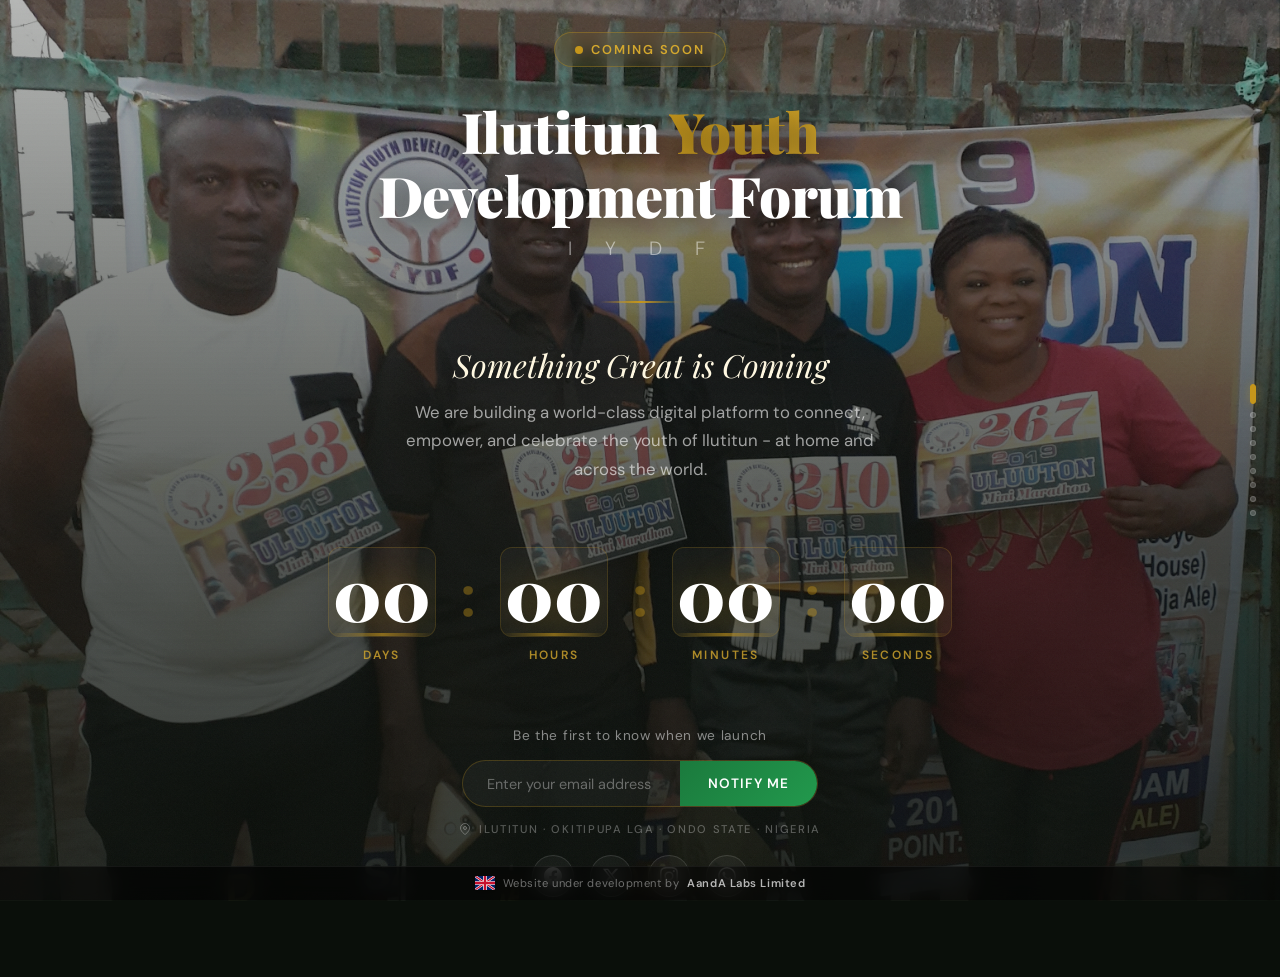
==== index.html @ ab455869 "Feature: Complete countdown page with Google Sheets email capture" ====
<!DOCTYPE html>
<html lang="en">
<head>
<meta charset="UTF-8">
<meta name="viewport" content="width=device-width, initial-scale=1.0">
<title>IYDF - Something Great is Coming</title>
<meta name="description" content="The Ilutitun Youth Development Forum is building something extraordinary.">
<meta name="theme-color" content="#1B7A3D">
<link rel="preconnect" href="https://fonts.googleapis.com">
<link rel="preconnect" href="https://fonts.gstatic.com" crossorigin>
<link href="https://fonts.googleapis.com/css2?family=Playfair+Display:ital,wght@0,400;0,700;0,900;1,400&family=DM+Sans:wght@300;400;500;600;700&display=swap" rel="stylesheet">
<link rel="stylesheet" href="css/style.css">
</head>
<body>
  <div class="slideshow" id="slideshow">
    <div class="slide active"><img src="images/1.JPEG" alt="Ilutitun Community"></div>
    <div class="slide"><img src="images/2.JPEG" alt="Ilutitun Community"></div>
    <div class="slide"><img src="images/3.jpg" alt="Ilutitun Community"></div>
    <div class="slide"><img src="images/4.jpeg" alt="Ilutitun Community"></div>
    <div class="slide"><img src="images/5.jpeg" alt="Ilutitun Community"></div>
    <div class="slide"><img src="images/6.jpeg" alt="Ilutitun Community"></div>
    <div class="slide"><img src="images/7.jpeg" alt="Ilutitun Community"></div>
    <div class="slide"><img src="images/8.jpeg" alt="Ilutitun Community"></div>
    <div class="slide"><img src="images/9.jpeg" alt="Ilutitun Community"></div>
  </div>
  <div class="overlay"></div>
  <div class="grain"></div>
  <div class="particles" id="particles"></div>
  <div class="slide-indicators" id="indicators"></div>
  <main class="content">
    <div class="badge">
      <div class="badge-dot"></div>
      <span>Coming Soon</span>
    </div>
    <h1 class="org-name">Ilutitun <span class="highlight">Youth</span><br>Development Forum</h1>
    <p class="acronym">I &nbsp;Y &nbsp;D &nbsp;F</p>
    <div class="divider"></div>
    <p class="tagline">Something Great is Coming</p>
    <p class="subtitle">We are building a world-class digital platform to connect, empower, and celebrate the youth of Ilutitun - at home and across the world.</p>
    <div class="countdown" id="countdown">
      <div class="countdown-unit">
        <div class="countdown-number" id="days">00</div>
        <div class="countdown-label">Days</div>
      </div>
      <div class="countdown-sep">:</div>
      <div class="countdown-unit">
        <div class="countdown-number" id="hours">00</div>
        <div class="countdown-label">Hours</div>
      </div>
      <div class="countdown-sep">:</div>
      <div class="countdown-unit">
        <div class="countdown-number" id="minutes">00</div>
        <div class="countdown-label">Minutes</div>
      </div>
      <div class="countdown-sep">:</div>
      <div class="countdown-unit">
        <div class="countdown-number" id="seconds">00</div>
        <div class="countdown-label">Seconds</div>
      </div>
    </div>
    <div class="notify-section">
      <p class="notify-text">Be the first to know when we launch</p>
      <form class="notify-form" id="notifyForm">
        <input type="email" placeholder="Enter your email address" required autocomplete="email">
        <button type="submit">Notify Me</button>
      </form>
      <div class="notify-success" id="notifySuccess">You are on the list! We will let you know when we launch.</div>
    </div>
    <div class="social-links">
      <a href="#" class="social-link" title="Facebook"><svg width="18" height="18" viewBox="0 0 24 24" fill="currentColor"><path d="M24 12.073c0-6.627-5.373-12-12-12s-12 5.373-12 12c0 5.99 4.388 10.954 10.125 11.854v-8.385H7.078v-3.47h3.047V9.43c0-3.007 1.792-4.669 4.533-4.669 1.312 0 2.686.235 2.686.235v2.953H15.83c-1.491 0-1.956.925-1.956 1.874v2.25h3.328l-.532 3.47h-2.796v8.385C19.612 23.027 24 18.062 24 12.073z"/></svg></a>
      <a href="#" class="social-link" title="Twitter/X"><svg width="18" height="18" viewBox="0 0 24 24" fill="currentColor"><path d="M18.244 2.25h3.308l-7.227 8.26 8.502 11.24H16.17l-5.214-6.817L4.99 21.75H1.68l7.73-8.835L1.254 2.25H8.08l4.713 6.231zm-1.161 17.52h1.833L7.084 4.126H5.117z"/></svg></a>
      <a href="#" class="social-link" title="Instagram"><svg width="18" height="18" viewBox="0 0 24 24" fill="currentColor"><path d="M12 2.163c3.204 0 3.584.012 4.85.07 3.252.148 4.771 1.691 4.919 4.919.058 1.265.069 1.645.069 4.849 0 3.205-.012 3.584-.069 4.849-.149 3.225-1.664 4.771-4.919 4.919-1.266.058-1.644.07-4.85.07-3.204 0-3.584-.012-4.849-.07-3.26-.149-4.771-1.699-4.919-4.92-.058-1.265-.07-1.644-.07-4.849 0-3.204.013-3.583.07-4.849.149-3.227 1.664-4.771 4.919-4.919 1.266-.057 1.645-.069 4.849-.069zM12 0C8.741 0 8.333.014 7.053.072 2.695.272.273 2.69.073 7.052.014 8.333 0 8.741 0 12c0 3.259.014 3.668.072 4.948.2 4.358 2.618 6.78 6.98 6.98C8.333 23.986 8.741 24 12 24c3.259 0 3.668-.014 4.948-.072 4.354-.2 6.782-2.618 6.979-6.98.059-1.28.073-1.689.073-4.948 0-3.259-.014-3.667-.072-4.947-.196-4.354-2.617-6.78-6.979-6.98C15.668.014 15.259 0 12 0zm0 5.838a6.162 6.162 0 100 12.324 6.162 6.162 0 000-12.324zM12 16a4 4 0 110-8 4 4 0 010 8zm6.406-11.845a1.44 1.44 0 100 2.881 1.44 1.44 0 000-2.881z"/></svg></a>
      <a href="#" class="social-link" title="WhatsApp"><svg width="18" height="18" viewBox="0 0 24 24" fill="currentColor"><path d="M17.472 14.382c-.297-.149-1.758-.867-2.03-.967-.273-.099-.471-.148-.67.15-.197.297-.767.966-.94 1.164-.173.199-.347.223-.644.075-.297-.15-1.255-.463-2.39-1.475-.883-.788-1.48-1.761-1.653-2.059-.173-.297-.018-.458.13-.606.134-.133.298-.347.446-.52.149-.174.198-.298.298-.497.099-.198.05-.371-.025-.52-.075-.149-.669-1.612-.916-2.207-.242-.579-.487-.5-.669-.51-.173-.008-.371-.01-.57-.01-.198 0-.52.074-.792.372-.272.297-1.04 1.016-1.04 2.479 0 1.462 1.065 2.875 1.213 3.074.149.198 2.096 3.2 5.077 4.487.709.306 1.262.489 1.694.625.712.227 1.36.195 1.871.118.571-.085 1.758-.719 2.006-1.413.248-.694.248-1.289.173-1.413-.074-.124-.272-.198-.57-.347m-5.421 7.403h-.004a9.87 9.87 0 01-5.031-1.378l-.361-.214-3.741.982.998-3.648-.235-.374a9.86 9.86 0 01-1.51-5.26c.001-5.45 4.436-9.884 9.888-9.884 2.64 0 5.122 1.03 6.988 2.898a9.825 9.825 0 012.893 6.994c-.003 5.45-4.437 9.884-9.885 9.884m8.413-18.297A11.815 11.815 0 0012.05 0C5.495 0 .16 5.335.157 11.892c0 2.096.547 4.142 1.588 5.945L.057 24l6.305-1.654a11.882 11.882 0 005.683 1.448h.005c6.554 0 11.89-5.335 11.893-11.893a11.821 11.821 0 00-3.48-8.413z"/></svg></a>
    </div>
  </main>
  <div class="location">
    <svg viewBox="0 0 24 24"><path d="M21 10c0 7-9 13-9 13s-9-6-9-13a9 9 0 0118 0z"/><circle cx="12" cy="10" r="3"/></svg>
    Ilutitun &middot; Okitipupa LGA &middot; Ondo State &middot; Nigeria
  </div>

  <div class="dev-credit">
    <span class="uk-flag">
      <svg width="20" height="14" viewBox="0 0 60 42" xmlns="http://www.w3.org/2000/svg">
        <rect width="60" height="42" fill="#012169"/>
        <path d="M0,0 L60,42 M60,0 L0,42" stroke="#fff" stroke-width="7"/>
        <path d="M0,0 L60,42 M60,0 L0,42" stroke="#C8102E" stroke-width="4"/>
        <path d="M30,0 V42 M0,21 H60" stroke="#fff" stroke-width="11"/>
        <path d="M30,0 V42 M0,21 H60" stroke="#C8102E" stroke-width="7"/>
      </svg>
    </span>
    Website under development by <strong>AandA Labs Limited</strong>
  </div>
  <script src="js/main.js"></script>
</body>
</html>
---- css/style.css ----
*, *::before, *::after { margin: 0; padding: 0; box-sizing: border-box; }

:root {
  --green: #1B7A3D;
  --green-light: #22994D;
  --green-dark: #145C2E;
  --gold: #C5961B;
  --gold-light: #D4A82E;
  --gold-glow: rgba(197, 150, 27, 0.4);
  --cream: #FFF8E1;
  --white: #FFFFFF;
  --dark: #0a0f0a;
}

html { font-size: 16px; scroll-behavior: smooth; }

body {
  font-family: 'DM Sans', sans-serif;
  background: var(--dark);
  color: var(--white);
  overflow-x: hidden;
  min-height: 100vh;
  -webkit-font-smoothing: antialiased;
}

/* ══════ SLIDESHOW ══════ */
.slideshow { position: fixed; inset: 0; z-index: 0; }

.slide {
  position: absolute;
  inset: 0;
  opacity: 0;
  transition: opacity 1.8s ease-in-out;
}

.slide.active { opacity: 1; }

.slide img {
  width: 100%;
  height: 100%;
  object-fit: cover;
  object-position: center;
  animation: kenburns 12s ease-in-out infinite alternate;
}

@keyframes kenburns {
  0% { transform: scale(1.0) translate(0, 0); }
  100% { transform: scale(1.2) translate(-2%, -1%); }
}

.slide:nth-child(2) img { animation-duration: 14s; animation-direction: alternate-reverse; }
.slide:nth-child(3) img { animation-duration: 11s; }
.slide:nth-child(4) img { animation-duration: 13s; animation-direction: alternate-reverse; }
.slide:nth-child(5) img { animation-duration: 15s; }
.slide:nth-child(6) img { animation-duration: 12s; animation-direction: alternate-reverse; }
.slide:nth-child(7) img { animation-duration: 14s; }
.slide:nth-child(8) img { animation-duration: 11s; animation-direction: alternate-reverse; }
.slide:nth-child(9) img { animation-duration: 13s; }

/* Dark gradient overlay */
.overlay {
  position: fixed;
  inset: 0;
  z-index: 1;
  background: linear-gradient(180deg,
    rgba(10,15,10,0.3) 0%,
    rgba(10,15,10,0.5) 30%,
    rgba(10,15,10,0.7) 60%,
    rgba(10,15,10,0.85) 100%
  );
}

/* Film grain */
.grain {
  position: fixed;
  inset: 0;
  z-index: 2;
  opacity: 0.035;
  pointer-events: none;
  background-image: url("data:image/svg+xml,%3Csvg viewBox='0 0 256 256' xmlns='http://www.w3.org/2000/svg'%3E%3Cfilter id='n'%3E%3CfeTurbulence type='fractalNoise' baseFrequency='0.9' numOctaves='4' stitchTiles='stitch'/%3E%3C/filter%3E%3Crect width='100%25' height='100%25' filter='url(%23n)'/%3E%3C/svg%3E");
  background-repeat: repeat;
  background-size: 200px;
}

/* ══════ MAIN CONTENT ══════ */
.content {
  position: relative;
  z-index: 10;
  min-height: 100vh;
  display: flex;
  flex-direction: column;
  align-items: center;
  justify-content: center;
  padding: 2rem 2rem 5rem;
  text-align: center;
}

/* Badge */
.badge {
  display: inline-flex;
  align-items: center;
  gap: 0.5rem;
  padding: 0.5rem 1.25rem;
  border: 1px solid rgba(197, 150, 27, 0.35);
  border-radius: 100px;
  background: rgba(197, 150, 27, 0.08);
  backdrop-filter: blur(10px);
  margin-bottom: 2rem;
  animation: fadeSlideDown 1s ease 0.3s both;
}

.badge-dot {
  width: 8px;
  height: 8px;
  border-radius: 50%;
  background: var(--gold);
  animation: pulse-dot 2s ease-in-out infinite;
}

.badge span {
  font-size: 0.8rem;
  font-weight: 600;
  letter-spacing: 0.15em;
  text-transform: uppercase;
  color: var(--gold-light);
}

@keyframes pulse-dot {
  0%, 100% { opacity: 1; box-shadow: 0 0 0 0 var(--gold-glow); }
  50% { opacity: 0.7; box-shadow: 0 0 0 8px transparent; }
}

/* Organisation name */
.org-name {
  font-family: 'Playfair Display', serif;
  font-weight: 900;
  font-size: clamp(1.8rem, 5vw, 3.5rem);
  line-height: 1.15;
  letter-spacing: -0.01em;
  color: var(--white);
  margin-bottom: 0.5rem;
  animation: fadeSlideDown 1s ease 0.5s both;
  text-shadow: 0 4px 30px rgba(0,0,0,0.5);
}

.org-name .highlight {
  background: linear-gradient(135deg, var(--gold), var(--gold-light));
  -webkit-background-clip: text;
  -webkit-text-fill-color: transparent;
  background-clip: text;
}

/* Acronym */
.acronym {
  font-family: 'DM Sans', sans-serif;
  font-size: clamp(0.9rem, 2vw, 1.2rem);
  font-weight: 300;
  letter-spacing: 0.4em;
  text-transform: uppercase;
  color: rgba(255,255,255,0.5);
  margin-bottom: 2.5rem;
  animation: fadeSlideDown 1s ease 0.7s both;
}

/* Divider */
.divider {
  width: 80px;
  height: 2px;
  background: linear-gradient(90deg, transparent, var(--gold), transparent);
  margin: 0 auto 2.5rem;
  animation: fadeIn 1s ease 0.9s both;
}

/* Tagline */
.tagline {
  font-family: 'Playfair Display', serif;
  font-style: italic;
  font-size: clamp(1.2rem, 3vw, 2rem);
  font-weight: 400;
  color: var(--cream);
  margin-bottom: 0.75rem;
  animation: fadeSlideDown 1s ease 1s both;
  text-shadow: 0 2px 15px rgba(0,0,0,0.4);
}

.subtitle {
  font-size: clamp(0.85rem, 1.5vw, 1.05rem);
  font-weight: 400;
  color: rgba(255,255,255,0.6);
  max-width: 500px;
  line-height: 1.7;
  margin-bottom: 4rem;
  animation: fadeSlideDown 1s ease 1.2s both;
}

/* ══════ COUNTDOWN ══════ */
.countdown {
  display: flex;
  gap: clamp(0.75rem, 2vw, 1.5rem);
  margin-bottom: 4rem;
  animation: fadeSlideUp 1s ease 1.4s both;
}

.countdown-unit {
  display: flex;
  flex-direction: column;
  align-items: center;
  gap: 0.6rem;
}

.countdown-number {
  font-family: 'Playfair Display', serif;
  font-weight: 900;
  font-size: clamp(2.2rem, 6vw, 4.5rem);
  line-height: 1;
  min-width: clamp(60px, 12vw, 100px);
  padding: 0.5rem 0.25rem;
  background: rgba(255,255,255,0.04);
  border: 1px solid rgba(197, 150, 27, 0.2);
  border-radius: 12px;
  color: var(--white);
  position: relative;
  overflow: hidden;
  backdrop-filter: blur(8px);
  text-shadow: 0 0 40px var(--gold-glow);
  transition: transform 0.3s ease;
}

.countdown-number::after {
  content: '';
  position: absolute;
  bottom: 0;
  left: 0;
  right: 0;
  height: 3px;
  background: linear-gradient(90deg, transparent, var(--gold), transparent);
  opacity: 0.6;
}

.countdown-number.flip {
  animation: countFlip 0.6s ease;
}

@keyframes countFlip {
  0% { transform: perspective(400px) rotateX(0); }
  50% { transform: perspective(400px) rotateX(-8deg); opacity: 0.7; }
  100% { transform: perspective(400px) rotateX(0); }
}

.countdown-label {
  font-size: clamp(0.6rem, 1.2vw, 0.75rem);
  font-weight: 600;
  letter-spacing: 0.2em;
  text-transform: uppercase;
  color: var(--gold-light);
  opacity: 0.8;
}

.countdown-sep {
  font-family: 'Playfair Display', serif;
  font-size: clamp(1.8rem, 5vw, 3.5rem);
  font-weight: 700;
  color: var(--gold);
  opacity: 0.4;
  align-self: flex-start;
  padding-top: 0.5rem;
  animation: blink 1.5s ease-in-out infinite;
}

@keyframes blink {
  0%, 100% { opacity: 0.4; }
  50% { opacity: 0.1; }
}

/* ══════ NOTIFY ══════ */
.notify-section {
  animation: fadeSlideUp 1s ease 1.6s both;
  margin-bottom: 2rem;
}

.notify-text {
  font-size: 0.85rem;
  color: rgba(255,255,255,0.5);
  margin-bottom: 1rem;
  letter-spacing: 0.05em;
}

.notify-form {
  display: flex;
  gap: 0;
  max-width: 420px;
  margin: 0 auto;
  border-radius: 100px;
  overflow: hidden;
  border: 1px solid rgba(197, 150, 27, 0.25);
  background: rgba(255,255,255,0.04);
  backdrop-filter: blur(10px);
  transition: border-color 0.3s ease, box-shadow 0.3s ease;
}

.notify-form:focus-within {
  border-color: var(--gold);
  box-shadow: 0 0 0 3px rgba(197, 150, 27, 0.15);
}

.notify-form input {
  flex: 1;
  padding: 0.85rem 1.5rem;
  background: transparent;
  border: none;
  color: var(--white);
  font-family: 'DM Sans', sans-serif;
  font-size: 0.9rem;
  outline: none;
}

.notify-form input::placeholder {
  color: rgba(255,255,255,0.35);
}

.notify-form button {
  padding: 0.85rem 1.75rem;
  background: linear-gradient(135deg, var(--green), var(--green-light));
  color: var(--white);
  border: none;
  font-family: 'DM Sans', sans-serif;
  font-size: 0.85rem;
  font-weight: 600;
  letter-spacing: 0.08em;
  text-transform: uppercase;
  cursor: pointer;
  transition: all 0.3s ease;
  white-space: nowrap;
}

.notify-form button:hover {
  background: linear-gradient(135deg, var(--green-light), var(--green));
  box-shadow: 0 4px 20px rgba(27, 122, 61, 0.4);
}

.notify-success {
  display: none;
  padding: 0.75rem 1.5rem;
  background: rgba(27, 122, 61, 0.15);
  border: 1px solid rgba(27, 122, 61, 0.3);
  border-radius: 100px;
  color: var(--green-light);
  font-size: 0.85rem;
  font-weight: 500;
  animation: fadeIn 0.5s ease;
}

/* ══════ SOCIAL ══════ */
.social-links {
  display: flex;
  gap: 1rem;
  margin-top: 1rem;
  animation: fadeSlideUp 1s ease 1.8s both;
}

.social-link {
  width: 42px;
  height: 42px;
  display: flex;
  align-items: center;
  justify-content: center;
  border-radius: 50%;
  border: 1px solid rgba(255,255,255,0.12);
  background: rgba(255,255,255,0.04);
  color: rgba(255,255,255,0.6);
  text-decoration: none;
  transition: all 0.3s ease;
  backdrop-filter: blur(6px);
}

.social-link:hover {
  border-color: var(--gold);
  color: var(--gold);
  transform: translateY(-3px);
  box-shadow: 0 6px 20px rgba(197, 150, 27, 0.2);
}

/* ══════ SLIDE INDICATORS ══════ */
.slide-indicators {
  position: fixed;
  right: 1.5rem;
  top: 50%;
  transform: translateY(-50%);
  z-index: 10;
  display: flex;
  flex-direction: column;
  gap: 8px;
  animation: fadeIn 1s ease 2s both;
}

.indicator {
  width: 6px;
  height: 6px;
  border-radius: 50%;
  background: rgba(255,255,255,0.2);
  border: 1px solid rgba(255,255,255,0.15);
  transition: all 0.5s ease;
  cursor: pointer;
}

.indicator.active {
  background: var(--gold);
  border-color: var(--gold);
  box-shadow: 0 0 10px var(--gold-glow);
  height: 20px;
  border-radius: 3px;
}

/* ══════ LOCATION ══════ */
.location {
  position: fixed;
  bottom: 4rem;
  left: 50%;
  transform: translateX(-50%);
  z-index: 10;
  font-size: 0.7rem;
  font-weight: 500;
  letter-spacing: 0.15em;
  text-transform: uppercase;
  color: rgba(255,255,255,0.3);
  display: flex;
  align-items: center;
  gap: 0.5rem;
  animation: fadeIn 1s ease 2.2s both;
}

.location svg {
  width: 12px;
  height: 12px;
  fill: none;
  stroke: rgba(255,255,255,0.3);
  stroke-width: 2;
}

/* ══════ PARTICLES ══════ */
.particles {
  position: fixed;
  inset: 0;
  z-index: 3;
  pointer-events: none;
  overflow: hidden;
}

.particle {
  position: absolute;
  width: 3px;
  height: 3px;
  border-radius: 50%;
  background: var(--gold);
  opacity: 0;
  animation: float-up linear infinite;
}

@keyframes float-up {
  0% { opacity: 0; transform: translateY(100vh) scale(0); }
  10% { opacity: 0.6; }
  90% { opacity: 0.2; }
  100% { opacity: 0; transform: translateY(-10vh) scale(1); }
}

/* ══════ ANIMATIONS ══════ */
@keyframes fadeSlideDown {
  from { opacity: 0; transform: translateY(-20px); }
  to { opacity: 1; transform: translateY(0); }
}

@keyframes fadeSlideUp {
  from { opacity: 0; transform: translateY(20px); }
  to { opacity: 1; transform: translateY(0); }
}

@keyframes fadeIn {
  from { opacity: 0; }
  to { opacity: 1; }
}

/* ══════ RESPONSIVE ══════ */

/* Large tablets and small laptops */
@media (max-width: 1024px) {
  .slide-indicators { right: 1rem; }
}

/* Tablets */
@media (max-width: 768px) {
  .content { padding: 1.5rem 1.5rem 6rem; }
  .org-name { font-size: clamp(1.6rem, 5vw, 2.8rem); }
  .tagline { font-size: clamp(1rem, 3vw, 1.6rem); }
  .subtitle { font-size: 0.9rem; max-width: 400px; }
  .countdown { gap: 0.6rem; }
  .countdown-number { min-width: 70px; font-size: 2.8rem; }
  .countdown-sep { font-size: 2rem; }
  .slide-indicators { display: none; }
  .social-links { gap: 0.75rem; }
  .social-link { width: 38px; height: 38px; }
  .location { font-size: 0.6rem; letter-spacing: 0.1em; }
}

/* Mobile phones */
@media (max-width: 480px) {
  .content { padding: 1rem 1rem 6rem; }
  .badge { padding: 0.4rem 1rem; margin-bottom: 1.5rem; }
  .badge span { font-size: 0.7rem; }
  .org-name { font-size: 1.6rem; margin-bottom: 0.3rem; }
  .acronym { font-size: 0.8rem; letter-spacing: 0.3em; margin-bottom: 1.5rem; }
  .divider { margin-bottom: 1.5rem; }
  .tagline { font-size: 1.1rem; margin-bottom: 0.5rem; }
  .subtitle { font-size: 0.8rem; margin-bottom: 2rem; line-height: 1.6; }
  .countdown { gap: 0.4rem; margin-bottom: 2rem; }
  .countdown-number {
    min-width: 55px;
    font-size: 2rem;
    padding: 0.4rem 0.15rem;
    border-radius: 8px;
  }
  .countdown-sep { font-size: 1.5rem; padding-top: 0.3rem; }
  .countdown-label { font-size: 0.55rem; letter-spacing: 0.15em; }
  .notify-section { margin-bottom: 1.5rem; }
  .notify-text { font-size: 0.75rem; }
  .notify-form {
    flex-direction: column;
    border-radius: 16px;
    max-width: 300px;
  }
  .notify-form input {
    text-align: center;
    padding: 0.75rem 1rem;
    font-size: 0.85rem;
  }
  .notify-form button {
    border-radius: 0 0 14px 14px;
    padding: 0.75rem;
    font-size: 0.8rem;
  }
  .social-links { gap: 0.6rem; margin-top: 0.5rem; }
  .social-link { width: 36px; height: 36px; }
  .location {
    font-size: 0.55rem;
    letter-spacing: 0.08em;
    bottom: 3.5rem;
    gap: 0.3rem;
  }
  .dev-credit {
    font-size: 0.6rem;
    padding: 0.5rem 0.75rem;
    gap: 0.4rem;
  }
  .uk-flag svg { width: 16px; height: 11px; }
}

/* Very small phones */
@media (max-width: 360px) {
  .org-name { font-size: 1.4rem; }
  .countdown-number { min-width: 48px; font-size: 1.7rem; }
  .countdown-sep { font-size: 1.3rem; }
  .notify-form { max-width: 260px; }
  .subtitle { font-size: 0.75rem; }
}

/* Short screens (landscape phones) */
@media (max-height: 650px) {
  .badge { margin-bottom: 1rem; }
  .org-name { font-size: 1.5rem; }
  .acronym { margin-bottom: 1rem; }
  .divider { margin-bottom: 1rem; }
  .tagline { font-size: 1rem; margin-bottom: 0.3rem; }
  .subtitle { font-size: 0.8rem; margin-bottom: 1.5rem; }
  .countdown { margin-bottom: 1.5rem; }
  .countdown-number { font-size: 2rem; min-width: 55px; }
  .notify-section { margin-bottom: 0.5rem; }
}

/* ══════ DEVELOPER CREDIT ══════ */
.dev-credit {
  position: fixed;
  bottom: 0;
  left: 0;
  right: 0;
  z-index: 10;
  display: flex;
  align-items: center;
  justify-content: center;
  gap: 0.5rem;
  padding: 0.6rem 1rem;
  background: rgba(0, 0, 0, 0.6);
  backdrop-filter: blur(10px);
  border-top: 1px solid rgba(255, 255, 255, 0.06);
  font-size: 0.7rem;
  font-weight: 400;
  letter-spacing: 0.05em;
  color: rgba(255, 255, 255, 0.4);
}

.dev-credit strong {
  color: rgba(255, 255, 255, 0.7);
  font-weight: 600;
}

.uk-flag {
  display: inline-flex;
  align-items: center;
  border-radius: 2px;
  overflow: hidden;
  box-shadow: 0 1px 3px rgba(0, 0, 0, 0.3);
}
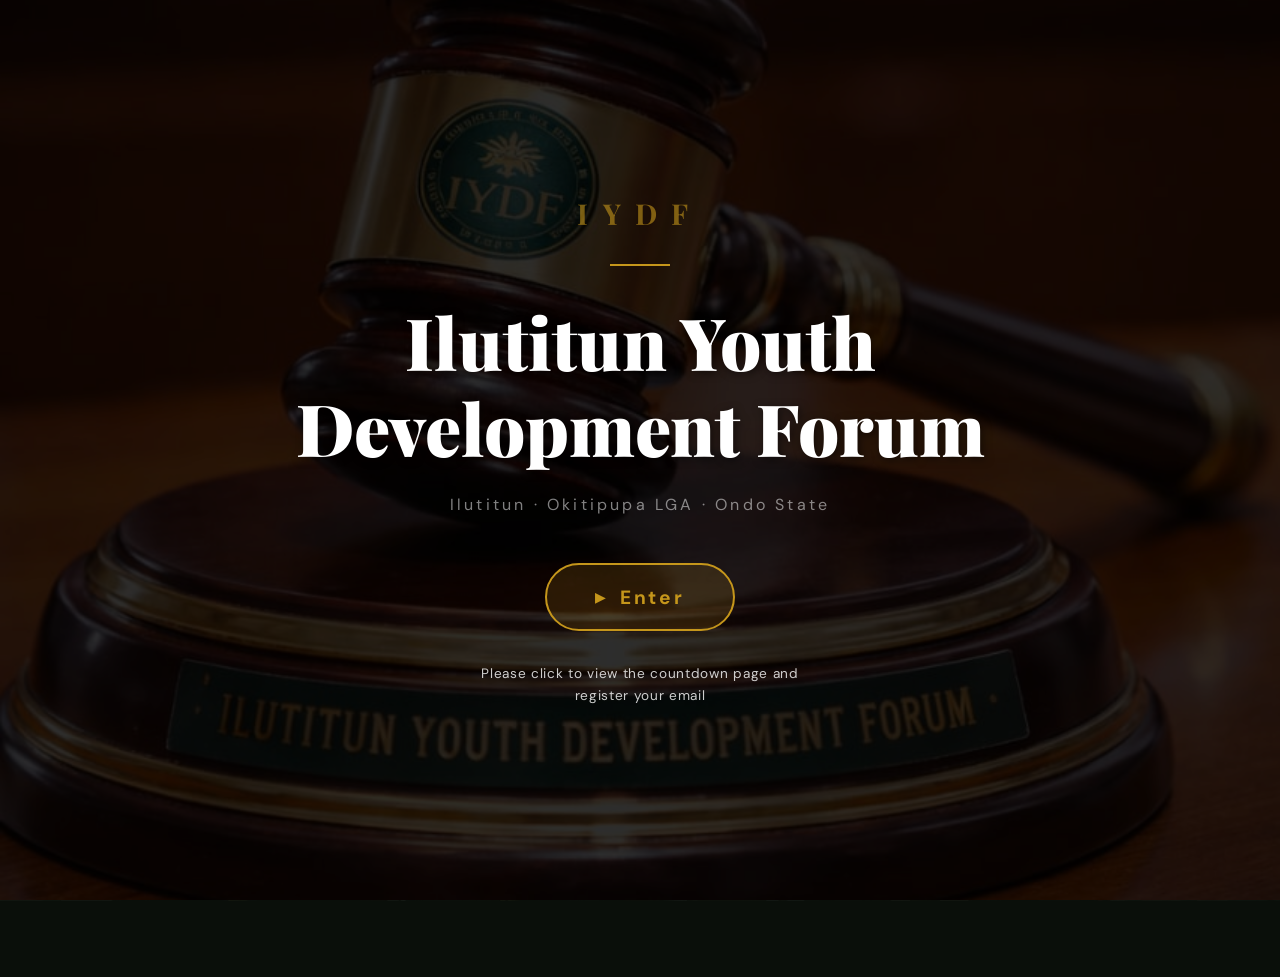
==== commit a5b5197a: "Feature: Add cinematic splash screen with Ikale background music, Google Sheets email capture, full " ====
--- a/index.html
+++ b/index.html
@@ -12,6 +12,32 @@
 <link rel="stylesheet" href="css/style.css">
 </head>
 <body>
+  <!-- Background Music -->
+  <audio id="bgMusic" loop preload="auto">
+    <source src="audio/ikale-song.mp3" type="audio/mpeg">
+  </audio>
+
+  <!-- Cinematic Splash Screen -->
+  <div id="splashScreen" class="splash-screen">
+    <div class="splash-overlay"></div>
+    <div class="splash-content">
+      <div class="splash-logo">IYDF</div>
+      <div class="splash-line"></div>
+      <div class="splash-title">Ilutitun Youth<br>Development Forum</div>
+      <div class="splash-subtitle">Ilutitun &middot; Okitipupa LGA &middot; Ondo State</div>
+      <button id="enterBtn" class="enter-btn">
+        <span class="enter-icon">&#9654;</span>
+        <span>Enter</span>
+      </button>
+      <div class="splash-hint">Please click to view the countdown page and register your email</div>
+    </div>
+  </div>
+
+  <!-- Music Toggle Button -->
+  <button id="musicToggle" class="music-toggle" style="display:none;">
+    <span id="musicIcon">&#9835;</span>
+  </button>
+
   <div class="slideshow" id="slideshow">
     <div class="slide active"><img src="images/1.JPEG" alt="Ilutitun Community"></div>
     <div class="slide"><img src="images/2.JPEG" alt="Ilutitun Community"></div>
--- a/css/style.css
+++ b/css/style.css
@@ -607,4 +607,158 @@
   border-radius: 2px;
   overflow: hidden;
   box-shadow: 0 1px 3px rgba(0, 0, 0, 0.3);
+}
+
+/* ══════ SPLASH SCREEN ══════ */
+.splash-screen {
+  position: fixed;
+  top: 0;
+  left: 0;
+  width: 100%;
+  height: 100%;
+  z-index: 9999;
+  display: flex;
+  align-items: center;
+  justify-content: center;
+  background: #0a0a0a;
+  background-image: url('../images/9.jpeg');
+  background-size: cover;
+  background-position: center;
+  transition: opacity 1s ease, visibility 1s ease;
+}
+
+.splash-screen.hidden {
+  opacity: 0;
+  visibility: hidden;
+  pointer-events: none;
+}
+
+.splash-overlay {
+  position: absolute;
+  inset: 0;
+  background: rgba(0, 0, 0, 0.82);
+}
+
+.splash-content {
+  position: relative;
+  z-index: 2;
+  text-align: center;
+  animation: splashFadeIn 1.5s ease;
+}
+
+@keyframes splashFadeIn {
+  from { opacity: 0; transform: translateY(20px); }
+  to { opacity: 1; transform: translateY(0); }
+}
+
+.splash-logo {
+  font-family: 'Playfair Display', serif;
+  font-size: 1.8rem;
+  font-weight: 700;
+  letter-spacing: 0.5em;
+  color: rgba(197, 150, 27, 0.6);
+  margin-bottom: 2rem;
+}
+
+.splash-line {
+  width: 60px;
+  height: 2px;
+  background: #C5961B;
+  margin: 0 auto 2rem;
+}
+
+.splash-title {
+  font-family: 'Playfair Display', serif;
+  font-size: clamp(2.5rem, 6vw, 4.5rem);
+  font-weight: 900;
+  color: #ffffff;
+  line-height: 1.2;
+  margin-bottom: 1.5rem;
+  text-shadow: 2px 2px 8px rgba(0,0,0,0.5);
+}
+
+.splash-subtitle {
+  font-size: 1rem;
+  letter-spacing: 0.2em;
+  color: rgba(255, 255, 255, 0.5);
+  margin-bottom: 3rem;
+}
+
+.enter-btn {
+  display: inline-flex;
+  align-items: center;
+  gap: 0.75rem;
+  padding: 1.2rem 3rem;
+  background: rgba(197, 150, 27, 0.15);
+  border: 2px solid #C5961B;
+  border-radius: 50px;
+  color: #C5961B;
+  font-family: 'DM Sans', sans-serif;
+  font-size: 1.2rem;
+  font-weight: 700;
+  letter-spacing: 0.15em;
+  cursor: pointer;
+  transition: all 0.4s ease;
+}
+
+.enter-btn:hover {
+  background: rgba(197, 150, 27, 0.1);
+  border-color: #C5961B;
+  transform: scale(1.05);
+  box-shadow: 0 0 30px rgba(197, 150, 27, 0.2);
+}
+
+.enter-icon {
+  font-size: 0.8rem;
+}
+
+.splash-hint {
+  margin-top: 2rem;
+  font-size: 0.85rem;
+  letter-spacing: 0.05em;
+  color: rgba(255, 255, 255, 0.8);
+  max-width: 350px;
+  margin-left: auto;
+  margin-right: auto;
+  line-height: 1.6;
+}
+
+/* ══════ MUSIC TOGGLE ══════ */
+.music-toggle {
+  position: fixed;
+  bottom: 4.5rem;
+  right: 1.5rem;
+  z-index: 100;
+  width: 42px;
+  height: 42px;
+  border-radius: 50%;
+  background: rgba(0, 0, 0, 0.5);
+  backdrop-filter: blur(10px);
+  border: 1px solid rgba(255, 255, 255, 0.15);
+  color: #C5961B;
+  font-size: 1.1rem;
+  cursor: pointer;
+  transition: all 0.3s ease;
+  display: flex;
+  align-items: center;
+  justify-content: center;
+}
+
+.music-toggle:hover {
+  background: rgba(197, 150, 27, 0.15);
+  transform: scale(1.1);
+}
+
+.music-toggle.muted {
+  color: rgba(255, 255, 255, 0.3);
+}
+
+/* Pulsing animation when music is playing */
+@keyframes musicPulse {
+  0%, 100% { box-shadow: 0 0 0 0 rgba(197, 150, 27, 0.3); }
+  50% { box-shadow: 0 0 0 8px rgba(197, 150, 27, 0); }
+}
+
+.music-toggle.playing {
+  animation: musicPulse 2s ease infinite;
 }
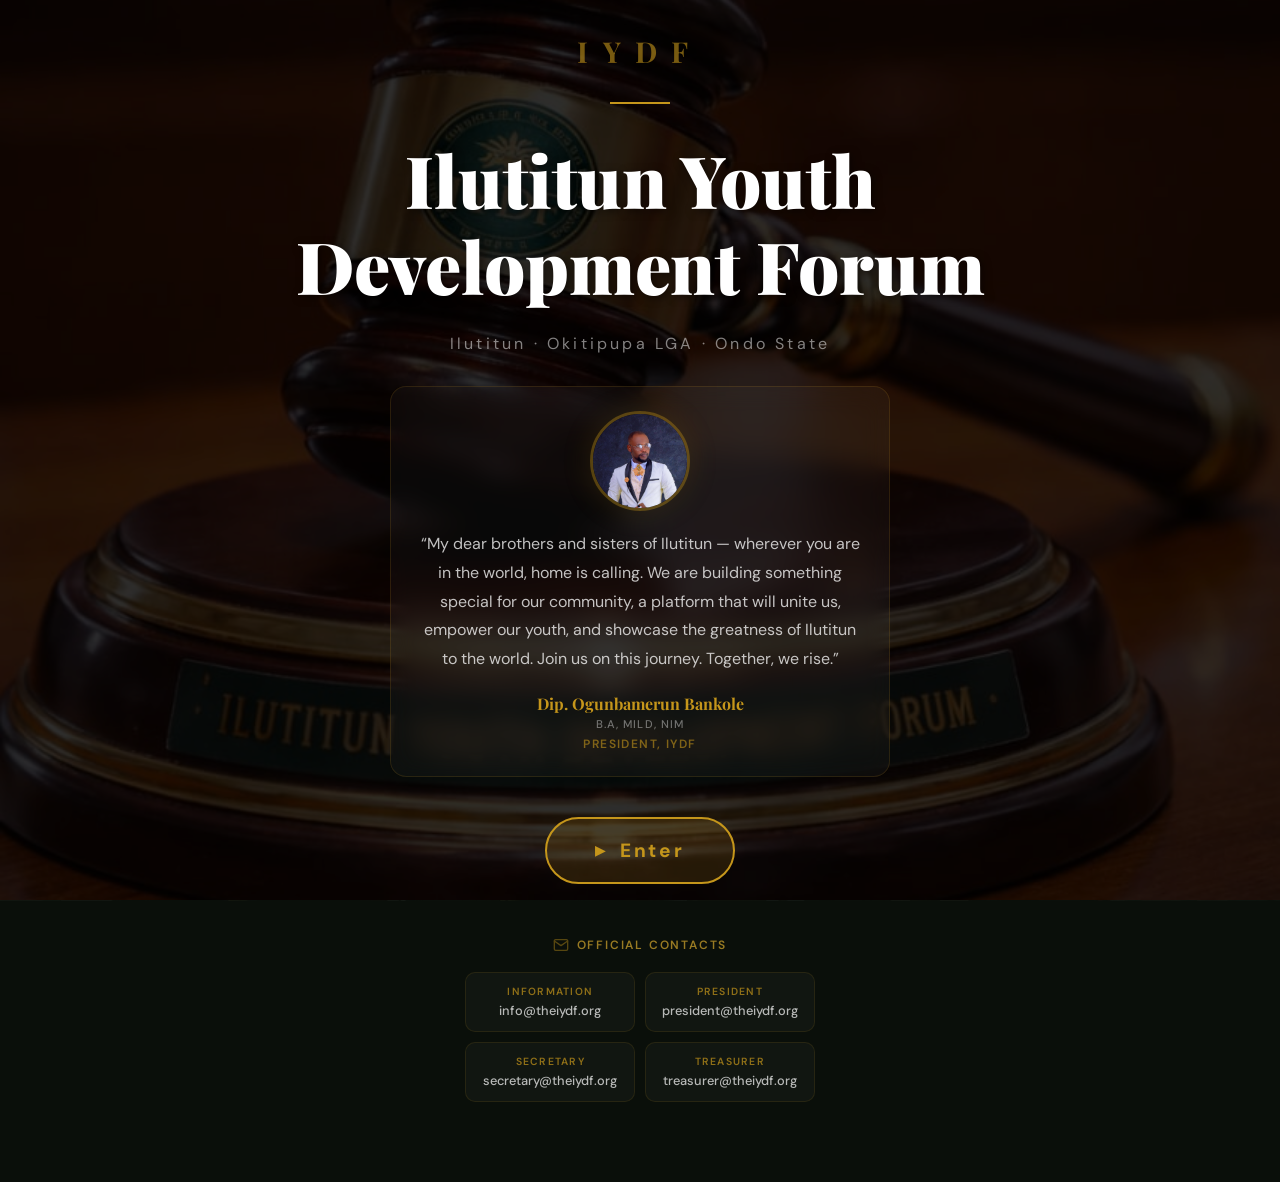
==== commit cb1ce62e: "Feature: Add president's welcome, social media pages, and official contacts - Add president's photo " ====
--- a/index.html
+++ b/index.html
@@ -25,6 +25,22 @@
       <div class="splash-line"></div>
       <div class="splash-title">Ilutitun Youth<br>Development Forum</div>
       <div class="splash-subtitle">Ilutitun &middot; Okitipupa LGA &middot; Ondo State</div>
+
+      <!-- President's Welcome -->
+      <div class="president-section">
+        <div class="president-photo-wrapper">
+          <img src="images/president.jpeg" alt="Dip. Ogunbamerun Bankole - IYDF President" class="president-photo">
+        </div>
+        <div class="president-message">
+          <p class="president-quote">&ldquo;My dear brothers and sisters of Ilutitun &mdash; wherever you are in the world, home is calling. We are building something special for our community, a platform that will unite us, empower our youth, and showcase the greatness of Ilutitun to the world. Join us on this journey. Together, we rise.&rdquo;</p>
+          <div class="president-info">
+            <span class="president-name">Dip. Ogunbamerun Bankole</span>
+            <span class="president-quals">B.A, MILD, NIM</span>
+            <span class="president-title">President, IYDF</span>
+          </div>
+        </div>
+      </div>
+
       <button id="enterBtn" class="enter-btn">
         <span class="enter-icon">&#9654;</span>
         <span>Enter</span>
@@ -93,10 +109,34 @@
       <div class="notify-success" id="notifySuccess">You are on the list! We will let you know when we launch.</div>
     </div>
     <div class="social-links">
-      <a href="#" class="social-link" title="Facebook"><svg width="18" height="18" viewBox="0 0 24 24" fill="currentColor"><path d="M24 12.073c0-6.627-5.373-12-12-12s-12 5.373-12 12c0 5.99 4.388 10.954 10.125 11.854v-8.385H7.078v-3.47h3.047V9.43c0-3.007 1.792-4.669 4.533-4.669 1.312 0 2.686.235 2.686.235v2.953H15.83c-1.491 0-1.956.925-1.956 1.874v2.25h3.328l-.532 3.47h-2.796v8.385C19.612 23.027 24 18.062 24 12.073z"/></svg></a>
-      <a href="#" class="social-link" title="Twitter/X"><svg width="18" height="18" viewBox="0 0 24 24" fill="currentColor"><path d="M18.244 2.25h3.308l-7.227 8.26 8.502 11.24H16.17l-5.214-6.817L4.99 21.75H1.68l7.73-8.835L1.254 2.25H8.08l4.713 6.231zm-1.161 17.52h1.833L7.084 4.126H5.117z"/></svg></a>
-      <a href="#" class="social-link" title="Instagram"><svg width="18" height="18" viewBox="0 0 24 24" fill="currentColor"><path d="M12 2.163c3.204 0 3.584.012 4.85.07 3.252.148 4.771 1.691 4.919 4.919.058 1.265.069 1.645.069 4.849 0 3.205-.012 3.584-.069 4.849-.149 3.225-1.664 4.771-4.919 4.919-1.266.058-1.644.07-4.85.07-3.204 0-3.584-.012-4.849-.07-3.26-.149-4.771-1.699-4.919-4.92-.058-1.265-.07-1.644-.07-4.849 0-3.204.013-3.583.07-4.849.149-3.227 1.664-4.771 4.919-4.919 1.266-.057 1.645-.069 4.849-.069zM12 0C8.741 0 8.333.014 7.053.072 2.695.272.273 2.69.073 7.052.014 8.333 0 8.741 0 12c0 3.259.014 3.668.072 4.948.2 4.358 2.618 6.78 6.98 6.98C8.333 23.986 8.741 24 12 24c3.259 0 3.668-.014 4.948-.072 4.354-.2 6.782-2.618 6.979-6.98.059-1.28.073-1.689.073-4.948 0-3.259-.014-3.667-.072-4.947-.196-4.354-2.617-6.78-6.979-6.98C15.668.014 15.259 0 12 0zm0 5.838a6.162 6.162 0 100 12.324 6.162 6.162 0 000-12.324zM12 16a4 4 0 110-8 4 4 0 010 8zm6.406-11.845a1.44 1.44 0 100 2.881 1.44 1.44 0 000-2.881z"/></svg></a>
-      <a href="#" class="social-link" title="WhatsApp"><svg width="18" height="18" viewBox="0 0 24 24" fill="currentColor"><path d="M17.472 14.382c-.297-.149-1.758-.867-2.03-.967-.273-.099-.471-.148-.67.15-.197.297-.767.966-.94 1.164-.173.199-.347.223-.644.075-.297-.15-1.255-.463-2.39-1.475-.883-.788-1.48-1.761-1.653-2.059-.173-.297-.018-.458.13-.606.134-.133.298-.347.446-.52.149-.174.198-.298.298-.497.099-.198.05-.371-.025-.52-.075-.149-.669-1.612-.916-2.207-.242-.579-.487-.5-.669-.51-.173-.008-.371-.01-.57-.01-.198 0-.52.074-.792.372-.272.297-1.04 1.016-1.04 2.479 0 1.462 1.065 2.875 1.213 3.074.149.198 2.096 3.2 5.077 4.487.709.306 1.262.489 1.694.625.712.227 1.36.195 1.871.118.571-.085 1.758-.719 2.006-1.413.248-.694.248-1.289.173-1.413-.074-.124-.272-.198-.57-.347m-5.421 7.403h-.004a9.87 9.87 0 01-5.031-1.378l-.361-.214-3.741.982.998-3.648-.235-.374a9.86 9.86 0 01-1.51-5.26c.001-5.45 4.436-9.884 9.888-9.884 2.64 0 5.122 1.03 6.988 2.898a9.825 9.825 0 012.893 6.994c-.003 5.45-4.437 9.884-9.885 9.884m8.413-18.297A11.815 11.815 0 0012.05 0C5.495 0 .16 5.335.157 11.892c0 2.096.547 4.142 1.588 5.945L.057 24l6.305-1.654a11.882 11.882 0 005.683 1.448h.005c6.554 0 11.89-5.335 11.893-11.893a11.821 11.821 0 00-3.48-8.413z"/></svg></a>
+      <a href="social-coming-soon.html" class="social-link" title="Facebook"><svg width="18" height="18" viewBox="0 0 24 24" fill="currentColor"><path d="M24 12.073c0-6.627-5.373-12-12-12s-12 5.373-12 12c0 5.99 4.388 10.954 10.125 11.854v-8.385H7.078v-3.47h3.047V9.43c0-3.007 1.792-4.669 4.533-4.669 1.312 0 2.686.235 2.686.235v2.953H15.83c-1.491 0-1.956.925-1.956 1.874v2.25h3.328l-.532 3.47h-2.796v8.385C19.612 23.027 24 18.062 24 12.073z"/></svg></a>
+      <a href="social-coming-soon.html" class="social-link" title="Twitter/X"><svg width="18" height="18" viewBox="0 0 24 24" fill="currentColor"><path d="M18.244 2.25h3.308l-7.227 8.26 8.502 11.24H16.17l-5.214-6.817L4.99 21.75H1.68l7.73-8.835L1.254 2.25H8.08l4.713 6.231zm-1.161 17.52h1.833L7.084 4.126H5.117z"/></svg></a>
+      <a href="social-coming-soon.html" class="social-link" title="Instagram"><svg width="18" height="18" viewBox="0 0 24 24" fill="currentColor"><path d="M12 2.163c3.204 0 3.584.012 4.85.07 3.252.148 4.771 1.691 4.919 4.919.058 1.265.069 1.645.069 4.849 0 3.205-.012 3.584-.069 4.849-.149 3.225-1.664 4.771-4.919 4.919-1.266.058-1.644.07-4.85.07-3.204 0-3.584-.012-4.849-.07-3.26-.149-4.771-1.699-4.919-4.92-.058-1.265-.07-1.644-.07-4.849 0-3.204.013-3.583.07-4.849.149-3.227 1.664-4.771 4.919-4.919 1.266-.057 1.645-.069 4.849-.069zM12 0C8.741 0 8.333.014 7.053.072 2.695.272.273 2.69.073 7.052.014 8.333 0 8.741 0 12c0 3.259.014 3.668.072 4.948.2 4.358 2.618 6.78 6.98 6.98C8.333 23.986 8.741 24 12 24c3.259 0 3.668-.014 4.948-.072 4.354-.2 6.782-2.618 6.979-6.98.059-1.28.073-1.689.073-4.948 0-3.259-.014-3.667-.072-4.947-.196-4.354-2.617-6.78-6.979-6.98C15.668.014 15.259 0 12 0zm0 5.838a6.162 6.162 0 100 12.324 6.162 6.162 0 000-12.324zM12 16a4 4 0 110-8 4 4 0 010 8zm6.406-11.845a1.44 1.44 0 100 2.881 1.44 1.44 0 000-2.881z"/></svg></a>
+      <a href="https://chat.whatsapp.com/Ig3CU6LiZAsKVcraltCFvS?mode=gi_t" target="_blank" rel="noopener" class="social-link" title="WhatsApp"><svg width="18" height="18" viewBox="0 0 24 24" fill="currentColor"><path d="M17.472 14.382c-.297-.149-1.758-.867-2.03-.967-.273-.099-.471-.148-.67.15-.197.297-.767.966-.94 1.164-.173.199-.347.223-.644.075-.297-.15-1.255-.463-2.39-1.475-.883-.788-1.48-1.761-1.653-2.059-.173-.297-.018-.458.13-.606.134-.133.298-.347.446-.52.149-.174.198-.298.298-.497.099-.198.05-.371-.025-.52-.075-.149-.669-1.612-.916-2.207-.242-.579-.487-.5-.669-.51-.173-.008-.371-.01-.57-.01-.198 0-.52.074-.792.372-.272.297-1.04 1.016-1.04 2.479 0 1.462 1.065 2.875 1.213 3.074.149.198 2.096 3.2 5.077 4.487.709.306 1.262.489 1.694.625.712.227 1.36.195 1.871.118.571-.085 1.758-.719 2.006-1.413.248-.694.248-1.289.173-1.413-.074-.124-.272-.198-.57-.347m-5.421 7.403h-.004a9.87 9.87 0 01-5.031-1.378l-.361-.214-3.741.982.998-3.648-.235-.374a9.86 9.86 0 01-1.51-5.26c.001-5.45 4.436-9.884 9.888-9.884 2.64 0 5.122 1.03 6.988 2.898a9.825 9.825 0 012.893 6.994c-.003 5.45-4.437 9.884-9.885 9.884m8.413-18.297A11.815 11.815 0 0012.05 0C5.495 0 .16 5.335.157 11.892c0 2.096.547 4.142 1.588 5.945L.057 24l6.305-1.654a11.882 11.882 0 005.683 1.448h.005c6.554 0 11.89-5.335 11.893-11.893a11.821 11.821 0 00-3.48-8.413z"/></svg></a>
+    </div>
+    <div class="official-contacts">
+      <div class="contacts-header">
+        <svg width="16" height="16" viewBox="0 0 24 24" fill="none" stroke="currentColor" stroke-width="2" stroke-linecap="round" stroke-linejoin="round"><path d="M4 4h16c1.1 0 2 .9 2 2v12c0 1.1-.9 2-2 2H4c-1.1 0-2-.9-2-2V6c0-1.1.9-2 2-2z"/><polyline points="22,6 12,13 2,6"/></svg>
+        <span>Official Contacts</span>
+      </div>
+      <div class="contacts-grid">
+        <a href="mailto:info@theiydf.org" class="contact-card">
+          <span class="contact-role">Information</span>
+          <span class="contact-email">info@theiydf.org</span>
+        </a>
+        <a href="mailto:president@theiydf.org" class="contact-card">
+          <span class="contact-role">President</span>
+          <span class="contact-email">president@theiydf.org</span>
+        </a>
+        <a href="mailto:secretary@theiydf.org" class="contact-card">
+          <span class="contact-role">Secretary</span>
+          <span class="contact-email">secretary@theiydf.org</span>
+        </a>
+        <a href="mailto:treasurer@theiydf.org" class="contact-card">
+          <span class="contact-role">Treasurer</span>
+          <span class="contact-email">treasurer@theiydf.org</span>
+        </a>
+      </div>
     </div>
   </main>
   <div class="location">
--- a/css/style.css
+++ b/css/style.css
@@ -380,6 +380,72 @@
   box-shadow: 0 6px 20px rgba(197, 150, 27, 0.2);
 }
 
+/* ══════ OFFICIAL CONTACTS ══════ */
+.official-contacts {
+  margin-top: 2.5rem;
+  animation: fadeSlideUp 1s ease 2s both;
+}
+
+.contacts-header {
+  display: inline-flex;
+  align-items: center;
+  gap: 0.5rem;
+  font-size: 0.75rem;
+  font-weight: 600;
+  letter-spacing: 0.15em;
+  text-transform: uppercase;
+  color: var(--gold-light);
+  opacity: 0.7;
+  margin-bottom: 1.2rem;
+}
+
+.contacts-header svg {
+  stroke: var(--gold);
+  opacity: 0.6;
+}
+
+.contacts-grid {
+  display: grid;
+  grid-template-columns: 1fr 1fr;
+  gap: 0.6rem;
+  max-width: 420px;
+  margin: 0 auto;
+}
+
+.contact-card {
+  display: flex;
+  flex-direction: column;
+  gap: 0.25rem;
+  padding: 0.75rem 1rem;
+  background: rgba(255, 255, 255, 0.03);
+  border: 1px solid rgba(197, 150, 27, 0.12);
+  border-radius: 10px;
+  text-decoration: none;
+  transition: all 0.3s ease;
+  backdrop-filter: blur(6px);
+}
+
+.contact-card:hover {
+  border-color: rgba(197, 150, 27, 0.35);
+  background: rgba(197, 150, 27, 0.06);
+  transform: translateY(-2px);
+}
+
+.contact-role {
+  font-size: 0.65rem;
+  font-weight: 600;
+  letter-spacing: 0.12em;
+  text-transform: uppercase;
+  color: var(--gold);
+  opacity: 0.7;
+}
+
+.contact-email {
+  font-size: 0.8rem;
+  font-weight: 500;
+  color: rgba(255, 255, 255, 0.7);
+}
+
 /* ══════ SLIDE INDICATORS ══════ */
 .slide-indicators {
   position: fixed;
@@ -499,6 +565,14 @@
   .social-links { gap: 0.75rem; }
   .social-link { width: 38px; height: 38px; }
   .location { font-size: 0.6rem; letter-spacing: 0.1em; }
+  .splash-title { font-size: clamp(2rem, 5vw, 3rem); }
+  .splash-logo { font-size: 1.4rem; }
+  .president-section { max-width: 400px; padding: 1.2rem; }
+  .president-photo-wrapper { width: 85px; height: 85px; }
+  .president-quote { font-size: 0.85rem; }
+  .splash-subtitle { font-size: 0.85rem; }
+  .splash-hint { font-size: 0.75rem; max-width: 300px; }
+  .enter-btn { padding: 1rem 2.5rem; font-size: 1.1rem; }
 }
 
 /* Mobile phones */
@@ -539,6 +613,10 @@
   }
   .social-links { gap: 0.6rem; margin-top: 0.5rem; }
   .social-link { width: 36px; height: 36px; }
+  .official-contacts { margin-top: 1.5rem; }
+  .contacts-grid { grid-template-columns: 1fr; max-width: 280px; }
+  .contact-card { padding: 0.6rem 0.85rem; }
+  .contact-email { font-size: 0.75rem; }
   .location {
     font-size: 0.55rem;
     letter-spacing: 0.08em;
@@ -551,6 +629,19 @@
     gap: 0.4rem;
   }
   .uk-flag svg { width: 16px; height: 11px; }
+  .splash-title { font-size: 1.8rem; }
+  .splash-logo { font-size: 1.2rem; letter-spacing: 0.3em; margin-bottom: 1.5rem; }
+  .splash-line { margin-bottom: 1.5rem; }
+  .president-section { max-width: 320px; padding: 1rem; margin-bottom: 1.5rem; border-radius: 12px; }
+  .president-photo-wrapper { width: 75px; height: 75px; margin-bottom: 1rem; }
+  .president-quote { font-size: 0.8rem; line-height: 1.7; margin-bottom: 1rem; }
+  .president-name { font-size: 0.9rem; }
+  .president-quals { font-size: 0.65rem; }
+  .president-title { font-size: 0.7rem; }
+  .splash-subtitle { font-size: 0.75rem; margin-bottom: 2rem; letter-spacing: 0.12em; }
+  .splash-hint { font-size: 0.7rem; max-width: 260px; }
+  .enter-btn { padding: 0.9rem 2rem; font-size: 1rem; }
+  .music-toggle { bottom: 3.5rem; right: 1rem; width: 36px; height: 36px; font-size: 0.9rem; }
 }
 
 /* Very small phones */
@@ -560,6 +651,13 @@
   .countdown-sep { font-size: 1.3rem; }
   .notify-form { max-width: 260px; }
   .subtitle { font-size: 0.75rem; }
+  .splash-title { font-size: 1.5rem; }
+  .splash-logo { font-size: 1rem; }
+  .splash-hint { font-size: 0.65rem; max-width: 240px; }
+  .enter-btn { padding: 0.8rem 1.8rem; font-size: 0.9rem; }
+  .president-section { max-width: 280px; padding: 0.85rem; }
+  .president-photo-wrapper { width: 65px; height: 65px; }
+  .president-quote { font-size: 0.75rem; }
 }
 
 /* Short screens (landscape phones) */
@@ -573,6 +671,15 @@
   .countdown { margin-bottom: 1.5rem; }
   .countdown-number { font-size: 2rem; min-width: 55px; }
   .notify-section { margin-bottom: 0.5rem; }
+  .splash-title { font-size: 1.8rem; }
+  .splash-logo { margin-bottom: 1rem; }
+  .splash-line { margin-bottom: 1rem; }
+  .president-section { max-width: 400px; padding: 0.85rem; margin-bottom: 1rem; }
+  .president-photo-wrapper { width: 60px; height: 60px; margin-bottom: 0.6rem; }
+  .president-quote { font-size: 0.75rem; line-height: 1.5; margin-bottom: 0.6rem; }
+  .president-name { font-size: 0.85rem; }
+  .splash-subtitle { margin-bottom: 1.5rem; }
+  .splash-hint { font-size: 0.7rem; margin-top: 1rem; }
 }
 
 /* ══════ DEVELOPER CREDIT ══════ */
@@ -644,6 +751,9 @@
   z-index: 2;
   text-align: center;
   animation: splashFadeIn 1.5s ease;
+  max-height: 100vh;
+  overflow-y: auto;
+  padding: 2rem 1rem;
 }
 
 @keyframes splashFadeIn {
@@ -681,7 +791,79 @@
   font-size: 1rem;
   letter-spacing: 0.2em;
   color: rgba(255, 255, 255, 0.5);
-  margin-bottom: 3rem;
+  margin-bottom: 2rem;
+}
+
+/* ══════ PRESIDENT SECTION (Splash) ══════ */
+.president-section {
+  max-width: 500px;
+  margin: 0 auto 2.5rem;
+  padding: 1.5rem;
+  background: rgba(255, 255, 255, 0.03);
+  border: 1px solid rgba(197, 150, 27, 0.15);
+  border-radius: 16px;
+  backdrop-filter: blur(12px);
+  animation: splashFadeIn 1.5s ease 0.5s both;
+}
+
+.president-photo-wrapper {
+  width: 100px;
+  height: 100px;
+  margin: 0 auto 1.2rem;
+  border-radius: 50%;
+  overflow: hidden;
+  border: 3px solid rgba(197, 150, 27, 0.4);
+  box-shadow: 0 0 30px rgba(197, 150, 27, 0.15);
+}
+
+.president-photo {
+  width: 100%;
+  height: 100%;
+  object-fit: cover;
+  object-position: top center;
+}
+
+.president-message {
+  text-align: center;
+}
+
+.president-quote {
+  font-family: 'DM Sans', sans-serif;
+  font-style: normal;
+  font-weight: 400;
+  font-size: clamp(0.85rem, 1.5vw, 1rem);
+  color: rgba(255, 255, 255, 0.75);
+  line-height: 1.8;
+  margin-bottom: 1.2rem;
+}
+
+.president-info {
+  display: flex;
+  flex-direction: column;
+  gap: 0.15rem;
+}
+
+.president-name {
+  font-family: 'Playfair Display', serif;
+  font-weight: 700;
+  font-size: 1rem;
+  color: var(--gold);
+}
+
+.president-quals {
+  font-size: 0.7rem;
+  font-weight: 500;
+  letter-spacing: 0.1em;
+  color: rgba(255, 255, 255, 0.4);
+}
+
+.president-title {
+  font-size: 0.75rem;
+  font-weight: 600;
+  letter-spacing: 0.12em;
+  text-transform: uppercase;
+  color: rgba(197, 150, 27, 0.6);
+  margin-top: 0.2rem;
 }
 
 .enter-btn {
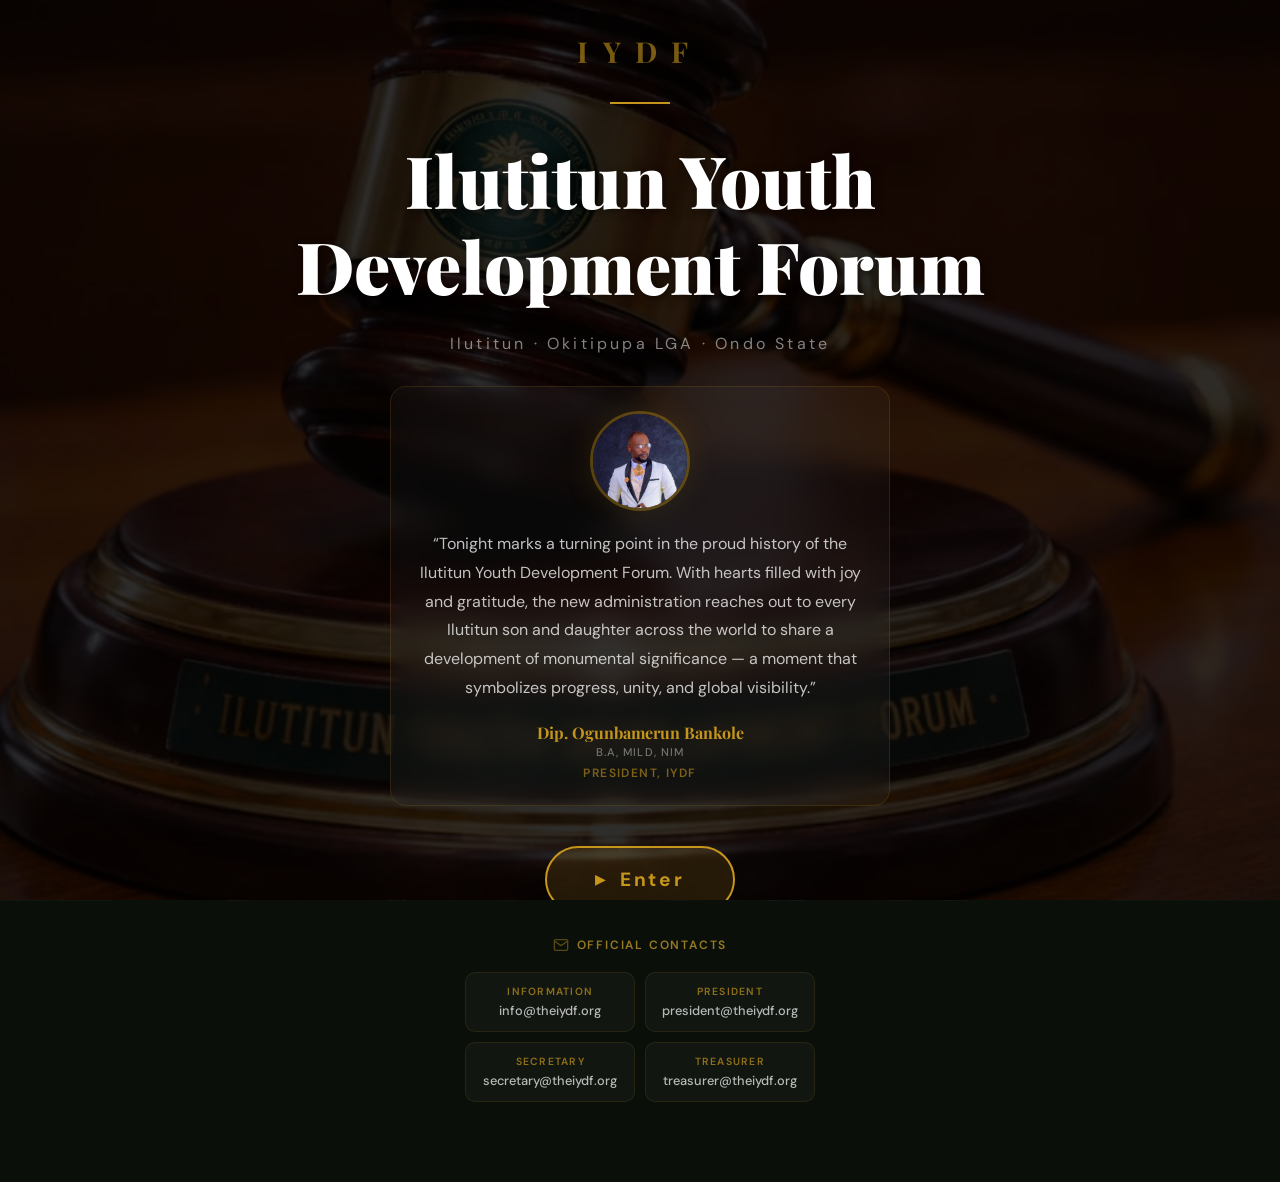
==== commit 01db8cba: "Update president's welcome message with official unveiling address" ====
--- a/index.html
+++ b/index.html
@@ -32,7 +32,7 @@
           <img src="images/president.jpeg" alt="Dip. Ogunbamerun Bankole - IYDF President" class="president-photo">
         </div>
         <div class="president-message">
-          <p class="president-quote">&ldquo;My dear brothers and sisters of Ilutitun &mdash; wherever you are in the world, home is calling. We are building something special for our community, a platform that will unite us, empower our youth, and showcase the greatness of Ilutitun to the world. Join us on this journey. Together, we rise.&rdquo;</p>
+          <p class="president-quote">&ldquo;Tonight marks a turning point in the proud history of the Ilutitun Youth Development Forum. With hearts filled with joy and gratitude, the new administration reaches out to every Ilutitun son and daughter across the world to share a development of monumental significance &mdash; a moment that symbolizes progress, unity, and global visibility.&rdquo;</p>
           <div class="president-info">
             <span class="president-name">Dip. Ogunbamerun Bankole</span>
             <span class="president-quals">B.A, MILD, NIM</span>
